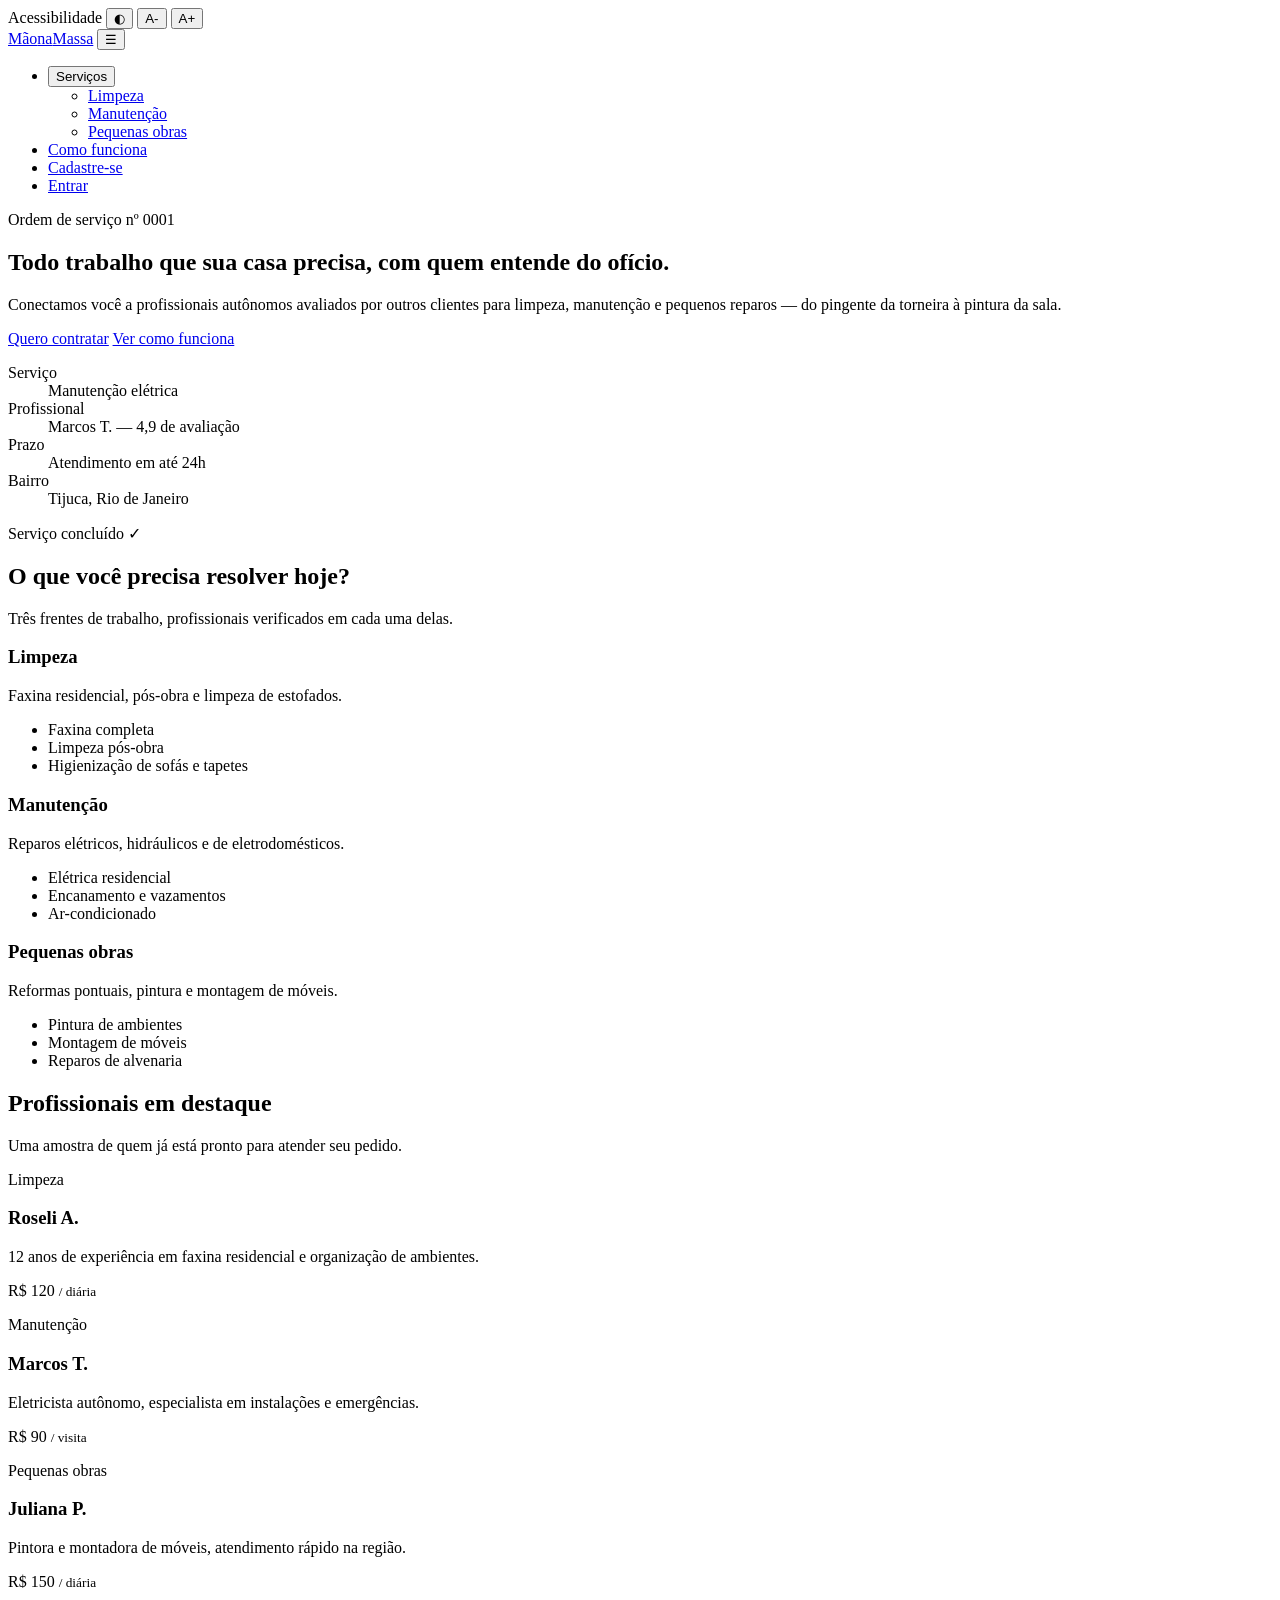
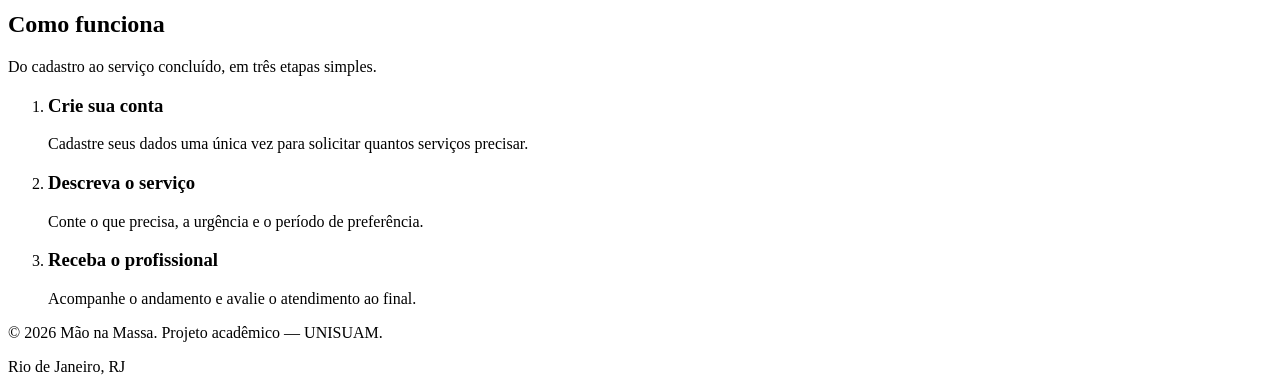
==== index.html @ 74ac5dbf "Add files via upload" ====
<!DOCTYPE html>
<html lang="pt-BR">
<head>
<meta charset="UTF-8">
<meta name="viewport" content="width=device-width, initial-scale=1.0">
<title>Mão na Massa — profissionais autônomos para o seu serviço</title>
<meta name="description" content="Encontre profissionais autônomos de confiança para limpeza, manutenção e pequenas obras, perto de você.">
<link rel="preconnect" href="https://fonts.googleapis.com">
<link href="https://fonts.googleapis.com/css2?family=Archivo:wght@700;800&family=Work+Sans:wght@400;500;600;700&display=swap" rel="stylesheet">
<link rel="stylesheet" href="css/style.css">
</head>
<body>

<header class="cabecalho">
  <div class="barra-acessibilidade">
    <div class="container">
      <span>Acessibilidade</span>
      <button class="botao-a11y" data-a11y="tema" aria-pressed="false" title="Alternar tema claro/escuro">◐</button>
      <button class="botao-a11y" data-a11y="fonte-menos" title="Diminuir tamanho da fonte">A-</button>
      <button class="botao-a11y" data-a11y="fonte-mais" title="Aumentar tamanho da fonte">A+</button>
    </div>
  </div>
  <div class="container barra-nav">
    <a href="index.html" class="marca">Mão<span class="ponto">na</span>Massa</a>
    <button class="alterna-menu-mobile" aria-expanded="false" aria-label="Abrir menu">☰</button>
    <ul class="menu-principal">
      <li class="tem-submenu">
        <button class="link-menu" aria-haspopup="true">Serviços</button>
        <ul class="submenu">
          <li><a href="#limpeza">Limpeza</a></li>
          <li><a href="#manutencao">Manutenção</a></li>
          <li><a href="#obras">Pequenas obras</a></li>
        </ul>
      </li>
      <li><a href="#como-funciona" class="link-menu">Como funciona</a></li>
      <li><a href="cadastro.html" class="link-menu">Cadastre-se</a></li>
      <li><a href="login.html" class="botao botao-primario">Entrar</a></li>
    </ul>
  </div>
</header>

<main>
  <section class="hero">
    <div class="container">
      <div class="hero-texto">
        <span class="rotulo">Ordem de serviço nº 0001</span>
        <h1>Todo trabalho que sua casa precisa, com quem entende do ofício.</h1>
        <p>Conectamos você a profissionais autônomos avaliados por outros clientes para limpeza, manutenção e pequenos reparos — do pingente da torneira à pintura da sala.</p>
        <div class="acoes-hero">
          <a href="cadastro.html" class="botao botao-primario">Quero contratar</a>
          <a href="#como-funciona" class="botao botao-secundario">Ver como funciona</a>
        </div>
      </div>
      <div class="ficha-servico">
        <dl>
          <dt>Serviço</dt>
          <dd>Manutenção elétrica</dd>
          <dt>Profissional</dt>
          <dd>Marcos T. — 4,9 de avaliação</dd>
          <dt>Prazo</dt>
          <dd>Atendimento em até 24h</dd>
          <dt>Bairro</dt>
          <dd>Tijuca, Rio de Janeiro</dd>
        </dl>
        <span class="selo-ok">Serviço concluído ✓</span>
      </div>
    </div>
  </section>

  <section class="secao" id="servicos">
    <div class="container">
      <div class="cabecalho-secao">
        <h2>O que você precisa resolver hoje?</h2>
        <p>Três frentes de trabalho, profissionais verificados em cada uma delas.</p>
      </div>
      <div class="grade-categorias">
        <article class="cartao-categoria" id="limpeza">
          <h3>Limpeza</h3>
          <p>Faxina residencial, pós-obra e limpeza de estofados.</p>
          <ul>
            <li>Faxina completa</li>
            <li>Limpeza pós-obra</li>
            <li>Higienização de sofás e tapetes</li>
          </ul>
        </article>
        <article class="cartao-categoria" id="manutencao">
          <h3>Manutenção</h3>
          <p>Reparos elétricos, hidráulicos e de eletrodomésticos.</p>
          <ul>
            <li>Elétrica residencial</li>
            <li>Encanamento e vazamentos</li>
            <li>Ar-condicionado</li>
          </ul>
        </article>
        <article class="cartao-categoria" id="obras">
          <h3>Pequenas obras</h3>
          <p>Reformas pontuais, pintura e montagem de móveis.</p>
          <ul>
            <li>Pintura de ambientes</li>
            <li>Montagem de móveis</li>
            <li>Reparos de alvenaria</li>
          </ul>
        </article>
      </div>
    </div>
  </section>

  <section class="secao secao-alt">
    <div class="container">
      <div class="cabecalho-secao">
        <h2>Profissionais em destaque</h2>
        <p>Uma amostra de quem já está pronto para atender seu pedido.</p>
      </div>
      <div class="grade-profissionais">
        <article class="cartao-profissional">
          <span class="servico-tag">Limpeza</span>
          <h3>Roseli A.</h3>
          <p>12 anos de experiência em faxina residencial e organização de ambientes.</p>
          <p class="preco">R$ 120 <small>/ diária</small></p>
        </article>
        <article class="cartao-profissional">
          <span class="servico-tag">Manutenção</span>
          <h3>Marcos T.</h3>
          <p>Eletricista autônomo, especialista em instalações e emergências.</p>
          <p class="preco">R$ 90 <small>/ visita</small></p>
        </article>
        <article class="cartao-profissional">
          <span class="servico-tag">Pequenas obras</span>
          <h3>Juliana P.</h3>
          <p>Pintora e montadora de móveis, atendimento rápido na região.</p>
          <p class="preco">R$ 150 <small>/ diária</small></p>
        </article>
      </div>
    </div>
  </section>

  <section class="secao" id="como-funciona">
    <div class="container">
      <div class="cabecalho-secao">
        <h2>Como funciona</h2>
        <p>Do cadastro ao serviço concluído, em três etapas simples.</p>
      </div>
      <ol class="lista-passos">
        <li>
          <h3>Crie sua conta</h3>
          <p>Cadastre seus dados uma única vez para solicitar quantos serviços precisar.</p>
        </li>
        <li>
          <h3>Descreva o serviço</h3>
          <p>Conte o que precisa, a urgência e o período de preferência.</p>
        </li>
        <li>
          <h3>Receba o profissional</h3>
          <p>Acompanhe o andamento e avalie o atendimento ao final.</p>
        </li>
      </ol>
    </div>
  </section>
</main>

<footer class="rodape">
  <div class="container">
    <p>© 2026 Mão na Massa. Projeto acadêmico — UNISUAM.</p>
    <p>Rio de Janeiro, RJ</p>
  </div>
</footer>

<script src="js/main.js"></script>
</body>
</html>
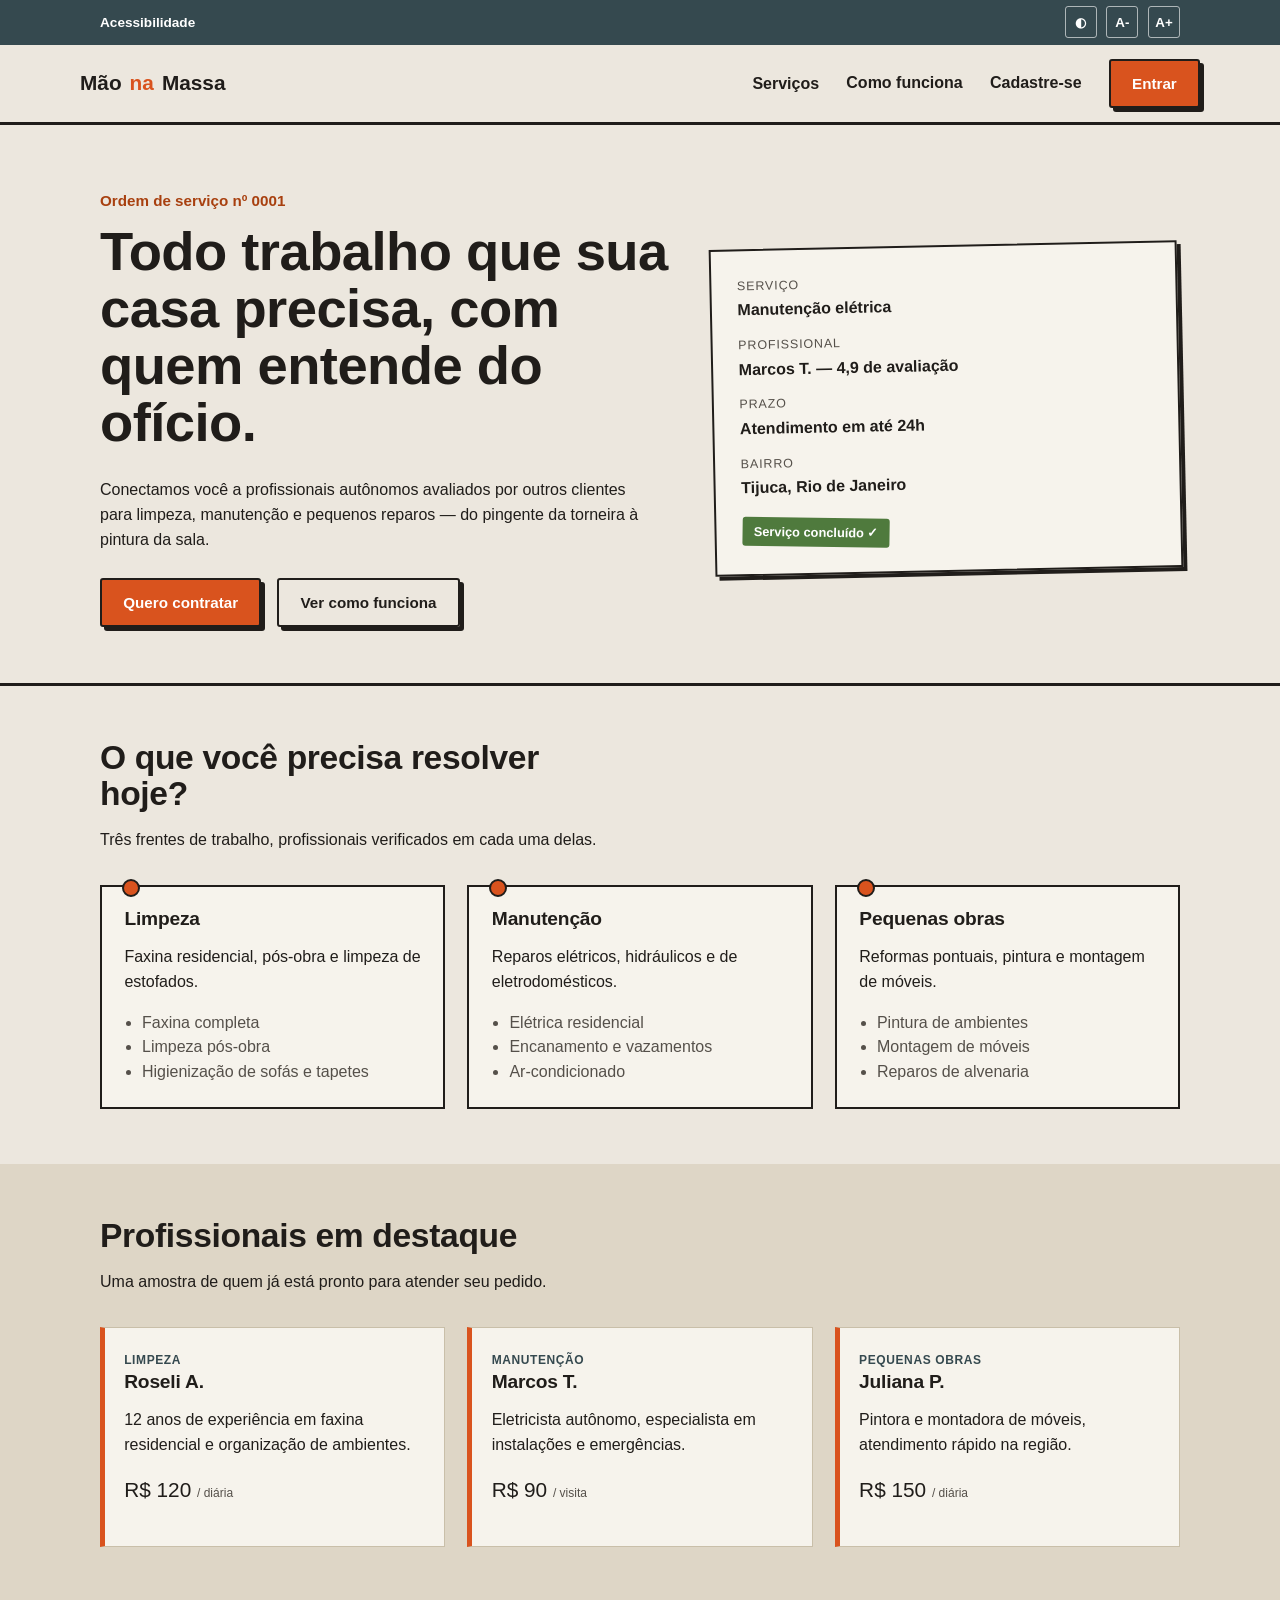
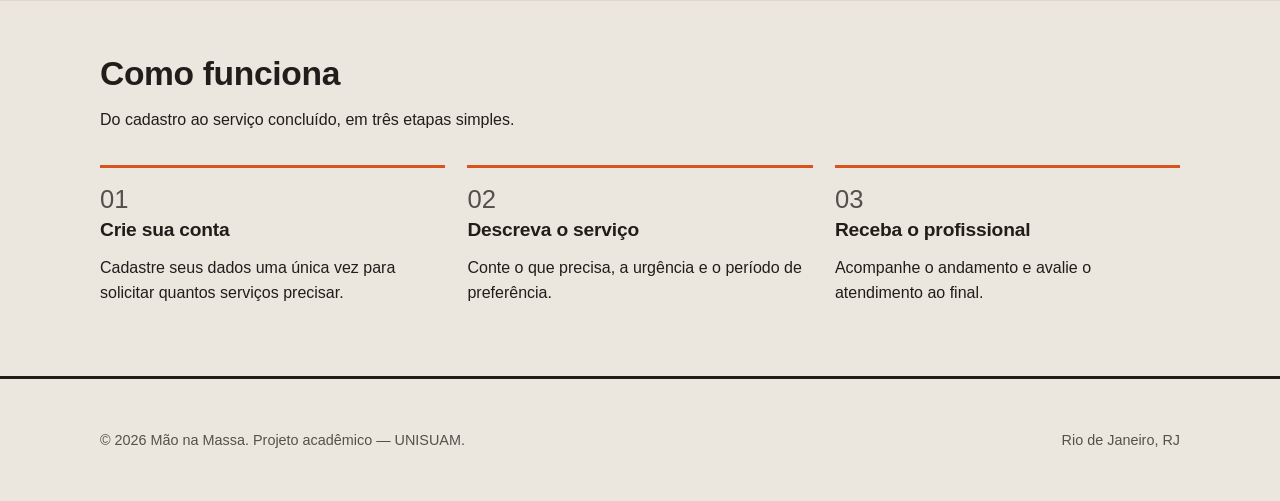
==== commit 8a7d23b7: "Alteração no index" ====
--- a/index.html
+++ b/index.html
@@ -3,7 +3,7 @@
 <head>
 <meta charset="UTF-8">
 <meta name="viewport" content="width=device-width, initial-scale=1.0">
-<title>Mão na Massa — profissionais autônomos para o seu serviço</title>
+<title>Mão na Massa — profissionais autônomos para o seu serviçooo</title>
 <meta name="description" content="Encontre profissionais autônomos de confiança para limpeza, manutenção e pequenas obras, perto de você.">
 <link rel="preconnect" href="https://fonts.googleapis.com">
 <link href="https://fonts.googleapis.com/css2?family=Archivo:wght@700;800&family=Work+Sans:wght@400;500;600;700&display=swap" rel="stylesheet">
--- a/css/style.css
+++ b/css/style.css
@@ -0,0 +1,570 @@
+/* ==========================================================================
+   Mão na Massa — folha de estilos principal
+   Marketplace de profissionais autônomos: limpeza, manutenção, pequenas obras
+   ========================================================================== */
+
+:root {
+  /* cor — paleta ligada ao universo de ferramentas e canteiro de obra */
+  --cor-fundo: #ece7de;
+  --cor-fundo-alt: #ded6c6;
+  --cor-superficie: #f6f3ec;
+  --cor-texto: #201d1a;
+  --cor-texto-suave: #55504a;
+  --cor-borda: #c9bfa9;
+  --cor-primaria: #d9531e;
+  --cor-primaria-escura: #a8400f;
+  --cor-secundaria: #35494f;
+  --cor-secundaria-clara: #4d6771;
+  --cor-sucesso: #4f7a3d;
+  --cor-erro: #b3261e;
+  --cor-foco: #1d6fae;
+
+  --fonte-titulo: "Archivo", "Arial Narrow", sans-serif;
+  --fonte-texto: "Work Sans", "Segoe UI", sans-serif;
+
+  --raio: 3px;
+  --sombra-carimbo: 4px 4px 0 var(--cor-texto);
+  --largura-maxima: 1120px;
+
+  --fonte-escala: 1;
+}
+
+/* tema escuro / alto contraste ------------------------------------------- */
+body.tema-escuro {
+  --cor-fundo: #17191a;
+  --cor-fundo-alt: #24272a;
+  --cor-superficie: #1f2224;
+  --cor-texto: #f2eee4;
+  --cor-texto-suave: #c9c2b4;
+  --cor-borda: #4a4c47;
+  --cor-primaria: #ff7a3d;
+  --cor-primaria-escura: #ff9a63;
+  --cor-secundaria: #7fa3ad;
+  --cor-secundaria-clara: #9fc0c9;
+  --cor-sucesso: #8bc274;
+  --cor-erro: #ff8a80;
+  --sombra-carimbo: 4px 4px 0 #000;
+}
+
+* { box-sizing: border-box; }
+html { scroll-behavior: smooth; }
+
+body {
+  margin: 0;
+  background: var(--cor-fundo);
+  color: var(--cor-texto);
+  font-family: var(--fonte-texto);
+  font-size: calc(16px * var(--fonte-escala));
+  line-height: 1.55;
+  transition: background .2s ease, color .2s ease;
+}
+
+h1, h2, h3, h4 {
+  font-family: var(--fonte-titulo);
+  font-weight: 800;
+  line-height: 1.05;
+  margin: 0 0 .5em;
+  letter-spacing: -0.01em;
+}
+
+h1 { font-size: clamp(2.1rem, 5vw, 3.4rem); }
+h2 { font-size: clamp(1.5rem, 3vw, 2.1rem); }
+h3 { font-size: 1.2rem; }
+
+p { max-width: 62ch; }
+a { color: var(--cor-secundaria); }
+body.tema-escuro a { color: var(--cor-secundaria-clara); }
+
+img { max-width: 100%; display: block; }
+
+:focus-visible {
+  outline: 3px solid var(--cor-foco);
+  outline-offset: 2px;
+}
+
+.container {
+  max-width: var(--largura-maxima);
+  margin: 0 auto;
+  padding: 0 1.25rem;
+}
+
+.oculto { display: none !important; }
+
+/* botões ------------------------------------------------------------------ */
+.botao {
+  font-family: var(--fonte-titulo);
+  font-weight: 700;
+  font-size: .95rem;
+  border: 2px solid var(--cor-texto);
+  background: var(--cor-superficie);
+  color: var(--cor-texto);
+  padding: .7em 1.4em;
+  border-radius: var(--raio);
+  cursor: pointer;
+  box-shadow: var(--sombra-carimbo);
+  transition: transform .12s ease, box-shadow .12s ease;
+  display: inline-block;
+  text-decoration: none;
+}
+.botao:hover { transform: translate(-2px, -2px); }
+.botao:active { transform: translate(0,0); box-shadow: none; }
+
+.botao-primario {
+  background: var(--cor-primaria);
+  border-color: var(--cor-texto);
+  color: #fff;
+}
+.botao-secundario {
+  background: transparent;
+}
+.botao-perigo {
+  background: var(--cor-erro);
+  color: #fff;
+}
+.botao-bloco { display: block; width: 100%; text-align: center; }
+.botao:disabled { opacity: .5; cursor: not-allowed; transform: none; }
+
+/* cabeçalho / navegação ---------------------------------------------------- */
+.cabecalho {
+  position: sticky;
+  top: 0;
+  z-index: 40;
+  background: var(--cor-fundo);
+  border-bottom: 3px solid var(--cor-texto);
+}
+.barra-nav {
+  display: flex;
+  align-items: center;
+  justify-content: space-between;
+  padding: .9rem 0;
+}
+.marca {
+  font-family: var(--fonte-titulo);
+  font-weight: 800;
+  font-size: 1.3rem;
+  text-decoration: none;
+  color: var(--cor-texto);
+  display: flex;
+  align-items: center;
+  gap: .5rem;
+}
+.marca .ponto { color: var(--cor-primaria); }
+
+.menu-principal {
+  display: flex;
+  gap: 1.7rem;
+  list-style: none;
+  margin: 0;
+  padding: 0;
+  align-items: center;
+}
+.menu-principal > li { position: relative; }
+.link-menu {
+  text-decoration: none;
+  color: var(--cor-texto);
+  font-weight: 600;
+  padding: .4rem 0;
+  background: none;
+  border: none;
+  font-family: var(--fonte-texto);
+  font-size: 1rem;
+  cursor: pointer;
+}
+.link-menu:hover { color: var(--cor-primaria); }
+
+.submenu {
+  list-style: none;
+  margin: 0;
+  padding: .5rem;
+  position: absolute;
+  top: 100%;
+  left: 0;
+  background: var(--cor-superficie);
+  border: 2px solid var(--cor-texto);
+  box-shadow: var(--sombra-carimbo);
+  min-width: 200px;
+  display: none;
+}
+li.tem-submenu:hover .submenu,
+li.tem-submenu:focus-within .submenu { display: block; }
+.submenu li a {
+  display: block;
+  padding: .5rem .6rem;
+  color: var(--cor-texto);
+  text-decoration: none;
+  border-radius: var(--raio);
+  font-size: .93rem;
+}
+.submenu li a:hover { background: var(--cor-fundo-alt); }
+
+.sessao-usuario {
+  display: flex;
+  align-items: center;
+  gap: .9rem;
+}
+.nome-usuario {
+  font-weight: 700;
+  font-family: var(--fonte-titulo);
+}
+.nome-usuario::before {
+  content: "● ";
+  color: var(--cor-sucesso);
+}
+
+.alterna-menu-mobile {
+  display: none;
+  background: none;
+  border: 2px solid var(--cor-texto);
+  border-radius: var(--raio);
+  padding: .4rem .6rem;
+  font-size: 1.2rem;
+  cursor: pointer;
+}
+
+/* barra de acessibilidade --------------------------------------------------- */
+.barra-acessibilidade {
+  background: var(--cor-secundaria);
+  color: #fff;
+}
+.barra-acessibilidade .container {
+  display: flex;
+  align-items: center;
+  justify-content: flex-end;
+  gap: .6rem;
+  padding-top: .4rem;
+  padding-bottom: .4rem;
+  font-size: .85rem;
+}
+.barra-acessibilidade span { margin-right: auto; font-weight: 600; }
+.botao-a11y {
+  background: transparent;
+  border: 1px solid rgba(255,255,255,.6);
+  color: #fff;
+  border-radius: var(--raio);
+  width: 2rem;
+  height: 2rem;
+  cursor: pointer;
+  font-weight: 700;
+  line-height: 1;
+}
+.botao-a11y:hover { background: rgba(255,255,255,.15); }
+.botao-a11y[aria-pressed="true"] { background: var(--cor-primaria); border-color: var(--cor-primaria); }
+
+/* hero ---------------------------------------------------------------------- */
+.hero {
+  padding: 4rem 0 3.5rem;
+  border-bottom: 3px solid var(--cor-texto);
+}
+.hero .container {
+  display: grid;
+  grid-template-columns: 1.1fr .9fr;
+  gap: 2.5rem;
+  align-items: center;
+}
+.ficha-servico {
+  background: var(--cor-superficie);
+  border: 2px solid var(--cor-texto);
+  box-shadow: var(--sombra-carimbo);
+  padding: 1.6rem;
+  transform: rotate(-1.2deg);
+}
+.ficha-servico dl { margin: 0; }
+.ficha-servico dt {
+  font-size: .78rem;
+  text-transform: uppercase;
+  letter-spacing: .07em;
+  color: var(--cor-texto-suave);
+  margin-top: .8rem;
+}
+.ficha-servico dt:first-child { margin-top: 0; }
+.ficha-servico dd { margin: .15rem 0 0; font-weight: 700; font-family: var(--fonte-titulo); }
+.selo-ok {
+  display: inline-block;
+  margin-top: 1.1rem;
+  background: var(--cor-sucesso);
+  color: #fff;
+  padding: .3rem .7rem;
+  border-radius: var(--raio);
+  font-family: var(--fonte-titulo);
+  font-weight: 700;
+  font-size: .8rem;
+  transform: rotate(2deg);
+}
+.hero-texto .rotulo {
+  font-family: var(--fonte-titulo);
+  color: var(--cor-primaria-escura);
+  font-weight: 700;
+  font-size: .95rem;
+  margin-bottom: .6rem;
+  display: block;
+}
+.acoes-hero { display: flex; gap: 1rem; margin-top: 1.6rem; flex-wrap: wrap; }
+
+/* seções gerais --------------------------------------------------------------- */
+.secao { padding: 3.4rem 0; }
+.secao-alt { background: var(--cor-fundo-alt); }
+.cabecalho-secao { max-width: 60ch; margin-bottom: 2rem; }
+
+/* categorias em pegboard -------------------------------------------------------- */
+.grade-categorias {
+  display: grid;
+  grid-template-columns: repeat(3, 1fr);
+  gap: 1.4rem;
+}
+.cartao-categoria {
+  background: var(--cor-superficie);
+  border: 2px solid var(--cor-texto);
+  padding: 1.4rem;
+  position: relative;
+}
+.cartao-categoria::before {
+  content: "";
+  position: absolute;
+  top: -8px; left: 20px;
+  width: 14px; height: 14px;
+  background: var(--cor-primaria);
+  border: 2px solid var(--cor-texto);
+  border-radius: 50%;
+}
+.cartao-categoria h3 { margin-bottom: .4rem; }
+.cartao-categoria ul { margin: .7rem 0 0; padding-left: 1.1rem; color: var(--cor-texto-suave); }
+
+/* catálogo de profissionais ------------------------------------------------------ */
+.grade-profissionais {
+  display: grid;
+  grid-template-columns: repeat(3, 1fr);
+  gap: 1.4rem;
+}
+.cartao-profissional {
+  background: var(--cor-superficie);
+  border: 1px solid var(--cor-borda);
+  border-left: 5px solid var(--cor-primaria);
+  padding: 1.2rem;
+}
+.cartao-profissional .servico-tag {
+  font-size: .75rem;
+  font-weight: 700;
+  text-transform: uppercase;
+  letter-spacing: .05em;
+  color: var(--cor-secundaria);
+}
+body.tema-escuro .cartao-profissional .servico-tag { color: var(--cor-secundaria-clara); }
+.cartao-profissional .preco { font-family: var(--fonte-titulo); font-size: 1.3rem; margin-top: .4rem; }
+.cartao-profissional .preco small { font-size: .75rem; font-weight: 400; color: var(--cor-texto-suave); }
+
+/* como funciona --------------------------------------------------------------- */
+.lista-passos {
+  list-style: none;
+  margin: 0; padding: 0;
+  counter-reset: passo;
+  display: grid;
+  grid-template-columns: repeat(3, 1fr);
+  gap: 1.4rem;
+}
+.lista-passos li {
+  counter-increment: passo;
+  border-top: 3px solid var(--cor-primaria);
+  padding-top: .8rem;
+}
+.lista-passos li::before {
+  content: counter(passo, decimal-leading-zero);
+  font-family: var(--fonte-titulo);
+  font-size: 1.6rem;
+  color: var(--cor-texto-suave);
+  display: block;
+}
+
+/* rodapé ------------------------------------------------------------------------ */
+.rodape {
+  border-top: 3px solid var(--cor-texto);
+  padding: 2.2rem 0;
+  font-size: .9rem;
+  color: var(--cor-texto-suave);
+}
+.rodape .container { display: flex; justify-content: space-between; flex-wrap: wrap; gap: 1rem; }
+
+/* formulários --------------------------------------------------------------------- */
+.pagina-formulario {
+  padding: 3rem 0 4rem;
+  display: flex;
+  justify-content: center;
+}
+.cartao-formulario {
+  background: var(--cor-superficie);
+  border: 2px solid var(--cor-texto);
+  box-shadow: var(--sombra-carimbo);
+  padding: 2.2rem;
+  width: 100%;
+  max-width: 620px;
+}
+.grade-formulario { display: grid; grid-template-columns: 1fr 1fr; gap: 1rem; }
+.campo { margin-bottom: 1.1rem; display: flex; flex-direction: column; gap: .3rem; }
+.campo.largo { grid-column: 1 / -1; }
+.campo label { font-weight: 600; font-size: .9rem; }
+.campo input,
+.campo select {
+  font-family: var(--fonte-texto);
+  font-size: 1rem;
+  padding: .65rem .7rem;
+  border: 2px solid var(--cor-borda);
+  border-radius: var(--raio);
+  background: var(--cor-fundo);
+  color: var(--cor-texto);
+}
+.campo input:focus, .campo select:focus { border-color: var(--cor-secundaria); }
+.campo input.invalido { border-color: var(--cor-erro); }
+.campo input.valido { border-color: var(--cor-sucesso); }
+.mensagem-erro {
+  font-size: .82rem;
+  color: var(--cor-erro);
+  min-height: 1.1em;
+}
+.dica-campo { font-size: .78rem; color: var(--cor-texto-suave); }
+
+fieldset {
+  border: 1px solid var(--cor-borda);
+  border-radius: var(--raio);
+  padding: 1rem;
+  margin: 0 0 1.1rem;
+}
+fieldset legend {
+  font-weight: 700;
+  font-family: var(--fonte-titulo);
+  padding: 0 .4rem;
+}
+.opcao-linha { display: flex; align-items: center; gap: .5rem; margin: .35rem 0; }
+.opcao-linha label { font-weight: 400; }
+
+input[type="range"] { width: 100%; accent-color: var(--cor-primaria); }
+.valor-range {
+  font-family: var(--fonte-titulo);
+  font-weight: 700;
+  color: var(--cor-primaria-escura);
+}
+
+/* toast ------------------------------------------------------------------------------ */
+.area-toast {
+  position: fixed;
+  bottom: 1.2rem;
+  right: 1.2rem;
+  display: flex;
+  flex-direction: column;
+  gap: .6rem;
+  z-index: 100;
+}
+.toast {
+  min-width: 260px;
+  max-width: 340px;
+  background: var(--cor-texto);
+  color: var(--cor-fundo);
+  border-left: 6px solid var(--cor-sucesso);
+  padding: .9rem 1.1rem;
+  border-radius: var(--raio);
+  box-shadow: 0 6px 18px rgba(0,0,0,.25);
+  font-size: .92rem;
+  opacity: 0;
+  transform: translateY(10px);
+  transition: opacity .25s ease, transform .25s ease;
+}
+.toast.mostrar { opacity: 1; transform: translateY(0); }
+.toast.erro { border-left-color: var(--cor-erro); }
+.toast strong { display: block; font-family: var(--fonte-titulo); margin-bottom: .15rem; }
+
+/* modal -------------------------------------------------------------------------------- */
+.sobreposicao-modal {
+  position: fixed;
+  inset: 0;
+  background: rgba(20,18,15,.55);
+  display: none;
+  align-items: center;
+  justify-content: center;
+  z-index: 90;
+  padding: 1rem;
+}
+.sobreposicao-modal.mostrar { display: flex; }
+.caixa-modal {
+  background: var(--cor-superficie);
+  border: 2px solid var(--cor-texto);
+  box-shadow: var(--sombra-carimbo);
+  max-width: 420px;
+  width: 100%;
+  padding: 1.8rem;
+}
+.caixa-modal h3 { margin-bottom: .6rem; }
+.acoes-modal { display: flex; gap: .8rem; margin-top: 1.4rem; justify-content: flex-end; }
+
+/* dashboard --------------------------------------------------------------------------- */
+.grade-dashboard {
+  display: grid;
+  grid-template-columns: 2fr 1fr;
+  gap: 1.6rem;
+}
+.cartao-painel {
+  background: var(--cor-superficie);
+  border: 1px solid var(--cor-borda);
+  border-radius: var(--raio);
+  padding: 1.4rem;
+}
+.cartao-painel h3 { margin-bottom: .8rem; }
+.linha-resumo { display: flex; justify-content: space-between; padding: .5rem 0; border-bottom: 1px dashed var(--cor-borda); font-size: .93rem; }
+.linha-resumo:last-child { border-bottom: none; }
+
+/* páginas de estado (erro / confirmação) ------------------------------------------------ */
+.pagina-estado {
+  min-height: 60vh;
+  display: flex;
+  align-items: center;
+  justify-content: center;
+  text-align: center;
+  padding: 3rem 1.25rem;
+}
+.pagina-estado .codigo {
+  font-family: var(--fonte-titulo);
+  font-size: 5rem;
+  color: var(--cor-primaria);
+  line-height: 1;
+}
+.recibo {
+  background: var(--cor-superficie);
+  border: 2px dashed var(--cor-texto);
+  padding: 1.6rem;
+  text-align: left;
+  max-width: 480px;
+  margin: 1.6rem auto 0;
+}
+.recibo dt { font-size: .78rem; color: var(--cor-texto-suave); margin-top: .7rem; text-transform: uppercase; letter-spacing: .05em;}
+.recibo dt:first-child { margin-top: 0; }
+.recibo dd { margin: .1rem 0 0; font-weight: 700; font-family: var(--fonte-titulo); }
+
+/* responsividade ------------------------------------------------------------------------ */
+@media (max-width: 1023px) {
+  .grade-categorias, .grade-profissionais, .lista-passos { grid-template-columns: repeat(2, 1fr); }
+  .hero .container { grid-template-columns: 1fr; }
+  .ficha-servico { justify-self: start; max-width: 340px; transform: none; }
+  .grade-dashboard { grid-template-columns: 1fr; }
+}
+
+@media (max-width: 767px) {
+  .alterna-menu-mobile { display: inline-flex; }
+  .menu-principal {
+    position: absolute;
+    top: 100%;
+    left: 0;
+    right: 0;
+    background: var(--cor-fundo);
+    border-bottom: 3px solid var(--cor-texto);
+    flex-direction: column;
+    align-items: stretch;
+    gap: 0;
+    padding: .5rem 1.25rem 1rem;
+    display: none;
+  }
+  .menu-principal.mostrar { display: flex; }
+  .menu-principal > li { width: 100%; }
+  .submenu { position: static; border: none; box-shadow: none; padding-left: .8rem; display: none; }
+  li.tem-submenu.aberto .submenu { display: block; }
+  .grade-categorias, .grade-profissionais, .lista-passos { grid-template-columns: 1fr; }
+  .grade-formulario { grid-template-columns: 1fr; }
+  .barra-acessibilidade .container { flex-wrap: wrap; }
+  .rodape .container { flex-direction: column; }
+}
